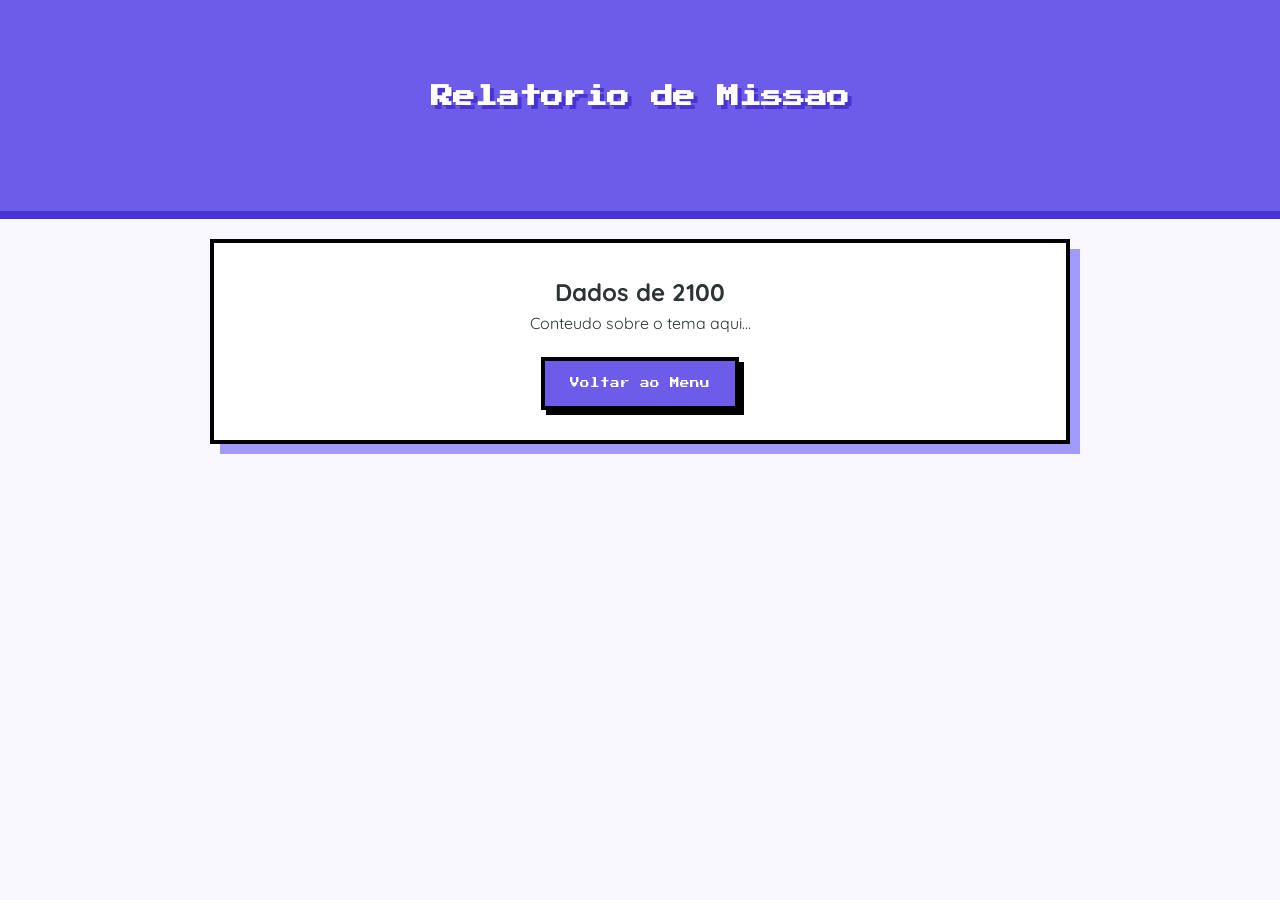
==== mar.html @ 157ba8c0 "Add files via upload" ====
<!DOCTYPE html>
<html lang="pt-br">
<head>
    <meta charset="UTF-8">
    <meta name="viewport" content="width=device-width, initial-scale=1.0">
    <title>Detalhes - Missao 2100</title>
    <link rel="stylesheet" href="https://fonts.googleapis.com/css2?family=Material+Symbols+Rounded:opsz,wght,FILL,GRAD@20..48,100..700,0..1,-50..200" />
    <link rel="stylesheet" href="style.css">
</head>
<body>
    <header>
        <div class="container">
            <h1>Relatorio de Missao</h1>
        </div>
    </header>
    <main class="container">
        <section class="card">
            <h2>Dados de 2100</h2>
            <p>Conteudo sobre o tema aqui...</p>
            <a href="index.html" class="btn">Voltar ao Menu</a>
        </section>
    </main>
</body>
</html>
---- style.css ----
@import url('https://fonts.googleapis.com/css2?family=Press+Start+2P&family=Quicksand:wght@400;600&display=swap');

:root {
    --violeta-principal: #6c5ce7;
    --violeta-claro: #a29bfe;
    --violeta-escuro: #4834d4;
    --fundo: #f9f7ff;
    --branco: #ffffff;
    --preto: #000000;
}

* { margin: 0; padding: 0; box-sizing: border-box; }

body {
    font-family: 'Quicksand', sans-serif;
    background-color: var(--fundo);
    color: #2d3436;
    line-height: 1.6;
}

.container { max-width: 900px; margin: 0 auto; padding: 20px; }

header {
    background-color: var(--violeta-principal);
    padding: 60px 20px;
    text-align: center;
    color: var(--branco);
    border-bottom: 8px solid var(--violeta-escuro);
}

header h1 {
    font-family: 'Press Start 2P', cursive;
    font-size: 1.4rem;
    margin-bottom: 15px;
    text-shadow: 4px 4px 0px var(--violeta-escuro);
}

.icon-clima {
    font-size: 50px;
    color: var(--violeta-principal);
    margin-bottom: 15px;
    display: block;
    filter: drop-shadow(3px 3px 0px var(--violeta-escuro));
}

.material-symbols-rounded {
    font-variation-settings: 'FILL' 1, 'wght' 400, 'GRAD' 0, 'opsz' 48;
}

.grid-atalhos {
    display: grid;
    grid-template-columns: repeat(auto-fit, minmax(280px, 1fr));
    gap: 30px;
    margin-top: 20px;
}

.card {
    background: var(--branco);
    padding: 30px;
    text-align: center;
    border: 4px solid var(--preto);
    box-shadow: 10px 10px 0px var(--violeta-claro);
    transition: all 0.2s ease;
}

.card:hover {
    transform: translate(-4px, -4px);
    box-shadow: 14px 14px 0px var(--violeta-principal);
}

.card h3 {
    font-family: 'Press Start 2P', cursive;
    font-size: 0.75rem;
    color: var(--violeta-escuro);
    margin: 15px 0;
}

.btn {
    display: inline-block;
    margin-top: 20px;
    padding: 15px 25px;
    background-color: var(--violeta-principal);
    color: var(--branco);
    text-decoration: none;
    font-family: 'Press Start 2P', cursive;
    font-size: 0.6rem;
    border: 4px solid var(--preto);
    box-shadow: 5px 5px 0px var(--preto);
}

footer { text-align: center; padding: 60px 20px; font-size: 0.75rem; color: var(--violeta-escuro); }
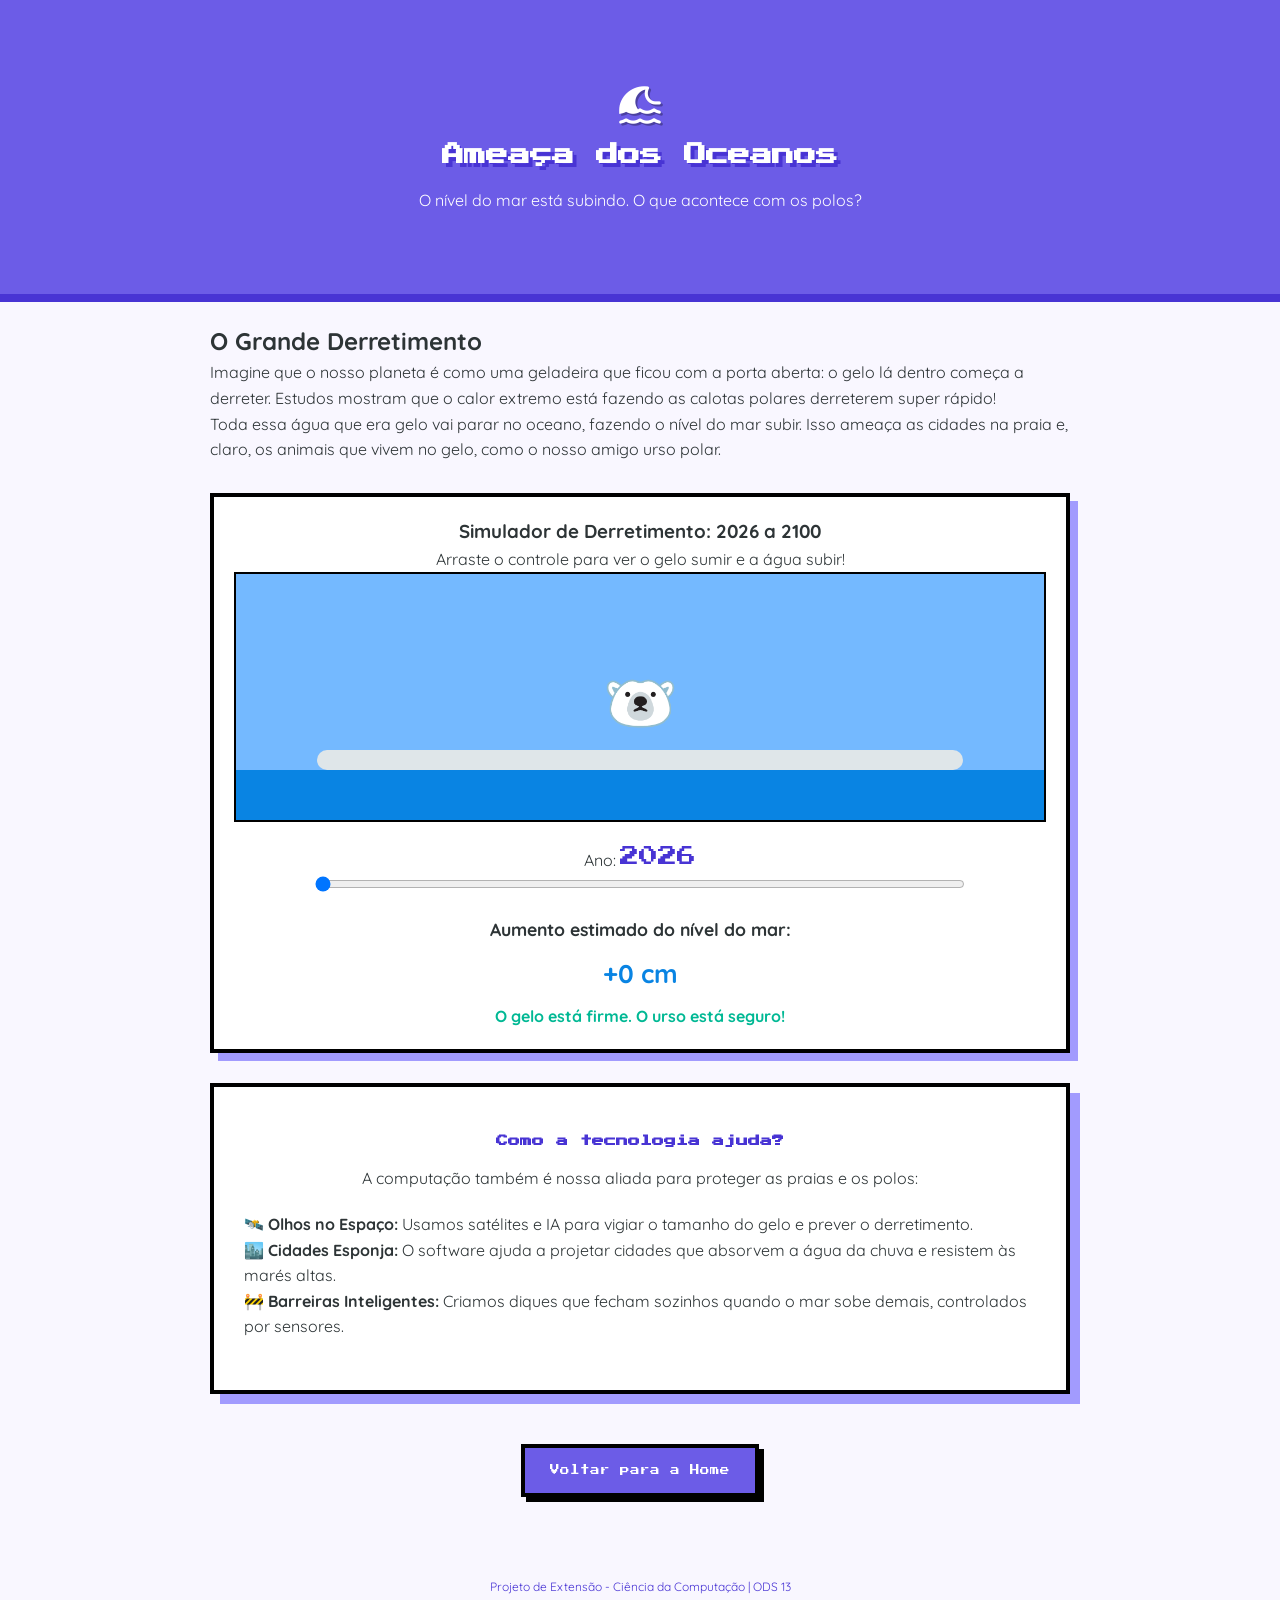
==== commit 531a0c39: "Update mar.html" ====
--- a/mar.html
+++ b/mar.html
@@ -3,22 +3,230 @@
 <head>
     <meta charset="UTF-8">
     <meta name="viewport" content="width=device-width, initial-scale=1.0">
-    <title>Detalhes - Missao 2100</title>
+    <title>Missão Mar 2100 | Nível do Oceano</title>
+    <link rel="stylesheet" href="https://fonts.googleapis.com/css2?family=Press+Start+2P&family=Quicksand:wght@400;600&display=swap" />
     <link rel="stylesheet" href="https://fonts.googleapis.com/css2?family=Material+Symbols+Rounded:opsz,wght,FILL,GRAD@20..48,100..700,0..1,-50..200" />
     <link rel="stylesheet" href="style.css">
+    
+    <style>
+        /* Estilos específicos para o simulador do mar */
+        #simulador-mar {
+            text-align: center;
+            margin: 30px 0;
+            padding: 20px;
+            background-color: #fff;
+            border: 4px solid #000;
+            box-shadow: 8px 8px 0px #a29bfe;
+            position: relative;
+            overflow: hidden; /* Para a água não sair do card */
+        }
+
+        /* O Cenário Visual (Água e Gelo) */
+        #cenario-polar {
+            width: 100%;
+            height: 250px;
+            background-color: #74b9ff; /* Cor do céu polar */
+            position: relative;
+            border: 2px solid #000;
+            margin-bottom: 20px;
+        }
+
+        /* A Água que sobe */
+        #agua-oceano {
+            width: 100%;
+            height: 50px; /* Altura inicial em 2026 */
+            background-color: #0984e3; /* Cor da água profunda */
+            position: absolute;
+            bottom: 0;
+            left: 0;
+            transition: height 0.3s ease;
+            z-index: 1;
+        }
+
+        /* O Gelo que derrete */
+        #plataforma-gelo {
+            width: 80%; /* Largura inicial */
+            height: 20px;
+            background-color: #dfe6e9; /* Cor do gelo */
+            position: absolute;
+            bottom: 50px; /* Começa em cima da água inicial */
+            left: 10%;
+            border-radius: 10px;
+            transition: width 0.3s ease, bottom 0.3s ease;
+            z-index: 2;
+        }
+
+        /* O Ursinho Polar em Pixel Art */
+        #ursinho-polar {
+            font-size: 60px; /* Tamanho do emoji */
+            position: absolute;
+            bottom: 70px; /* Em cima do gelo inicial */
+            left: 50%;
+            transform: translateX(-50%);
+            transition: bottom 0.3s ease, transform 0.2s ease;
+            z-index: 3;
+            /* Estilo Pixel Art (para navegadores que suportam) */
+            image-rendering: pixelated; 
+        }
+
+        /* Controles do Simulador */
+        #slider-ano {
+            width: 80%;
+            cursor: pointer;
+        }
+
+        #display-ano {
+            font-family: 'Press Start 2P', cursive;
+            font-size: 1.2rem;
+            color: #4834d4;
+        }
+        
+        #display-nivel {
+            font-size: 1.1rem;
+            margin-top: 15px;
+            font-weight: bold;
+        }
+        
+        #valor-nivel {
+            font-size: 1.6rem;
+            font-weight: bold;
+            display: block;
+            margin: 10px 0;
+            color: #0984e3;
+        }
+
+        #status-ursinho {
+            font-weight: bold;
+            margin-top: 10px;
+        }
+
+        /* Ícone branco no header */
+        header .material-symbols-rounded {
+            color: #ffffff !important;
+            font-size: 50px !important;
+            filter: drop-shadow(2px 2px 0px rgba(0,0,0,0.3)) !important;
+        }
+    </style>
 </head>
-<body>
+<body id="pagina-mar">
+
     <header>
         <div class="container">
-            <h1>Relatorio de Missao</h1>
+            <span class="material-symbols-rounded">tsunami</span>
+            <h1>Ameaça dos Oceanos</h1>
+            <p>O nível do mar está subindo. O que acontece com os polos?</p>
         </div>
     </header>
+
     <main class="container">
+        <section class="conteudo-detalhado">
+            <h2>O Grande Derretimento</h2>
+            <p>Imagine que o nosso planeta é como uma geladeira que ficou com a porta aberta: o gelo lá dentro começa a derreter. Estudos mostram que o calor extremo está fazendo as calotas polares derreterem super rápido!</p>
+            <p>Toda essa água que era gelo vai parar no oceano, fazendo o nível do mar subir. Isso ameaça as cidades na praia e, claro, os animais que vivem no gelo, como o nosso amigo urso polar.</p>
+        </section>
+
+        <section id="simulador-mar">
+            <h3>Simulador de Derretimento: 2026 a 2100</h3>
+            <p>Arraste o controle para ver o gelo sumir e a água subir!</p>
+            
+            <div id="cenario-polar">
+                <div id="agua-oceano"></div>
+                <div id="plataforma-gelo"></div>
+                <span id="ursinho-polar">🐻‍❄️</span>
+            </div>
+            
+            <div id="controles-simulador">
+                <label for="slider-ano">Ano: <span id="display-ano">2026</span></label><br>
+                <input type="range" id="slider-ano" min="2026" max="2100" value="2026" oninput="atualizarSimuladorMar()">
+            </div>
+            
+            <p id="display-nivel">
+                Aumento estimado do nível do mar: 
+                <span id="valor-nivel">+0 cm</span>
+            </p>
+            
+            <p id="status-ursinho">O gelo está firme. O urso está seguro!</p>
+        </section>
+
         <section class="card">
-            <h2>Dados de 2100</h2>
-            <p>Conteudo sobre o tema aqui...</p>
-            <a href="index.html" class="btn">Voltar ao Menu</a>
+            <h3>Como a tecnologia ajuda?</h3>
+            <p>A computação também é nossa aliada para proteger as praias e os polos:</p>
+            
+            <ul style="text-align: left; list-style: none; padding: 20px 0;">
+                <li>🛰️ <strong>Olhos no Espaço:</strong> Usamos satélites e IA para vigiar o tamanho do gelo e prever o derretimento.</li>
+                <li>🏙️ <strong>Cidades Esponja:</strong> O software ajuda a projetar cidades que absorvem a água da chuva e resistem às marés altas.</li>
+                <li>🚧 <strong>Barreiras Inteligentes:</strong> Criamos diques que fecham sozinhos quando o mar sobe demais, controlados por sensores.</li>
+            </ul>
         </section>
+
+        <div style="text-align: center; margin-top: 30px;">
+            <a href="index.html" class="btn">Voltar para a Home</a>
+        </div>
     </main>
+
+    <footer>
+        <p>Projeto de Extensão - Ciência da Computação | ODS 13</p>
+    </footer>
+
+    <script>
+        function atualizarSimuladorMar() {
+            const slider = document.getElementById('slider-ano');
+            const displayAno = document.getElementById('display-ano');
+            const valorNivel = document.getElementById('valor-nivel');
+            const agua = document.getElementById('agua-oceano');
+            const gelo = document.getElementById('plataforma-gelo');
+            const ursinho = document.getElementById('ursinho-polar');
+            const statusUrsinho = document.getElementById('status-ursinho');
+            
+            const ano = parseInt(slider.value);
+            displayAno.innerText = ano;
+            
+            // Matemática da Simulação (Lineares de 2026 a 2100)
+            const progresso = (ano - 2026) / (2100 - 2026); // de 0 a 1
+            
+            // 1. Nível do Mar (+0cm a +80cm)
+            const aumentoNivelCm = Math.round(progresso * 80);
+            valorNivel.innerText = `+${aumentoNivelCm} cm`;
+            
+            // 2. Altura da Água (Visual: 50px a 200px)
+            const alturaAguaPx = 50 + (progresso * 150);
+            agua.style.height = `${alturaAguaPx}px`;
+            
+            // 3. Largura do Gelo (Visual: 80% a 10%)
+            const larguraGeloPct = 80 - (progresso * 70);
+            gelo.style.width = `${larguraGeloPct}%`;
+            gelo.style.left = `${(100 - larguraGeloPct) / 2}%`; // Mantém centralizado
+            
+            // 4. Posição Vertical do Gelo e do Urso (acompanha a água)
+            gelo.style.bottom = `${alturaAguaPx}px`;
+            ursinho.style.bottom = `${alturaAguaPx + 20}px`; // Urso fica 20px acima do gelo
+
+            // Lógica de Reação do Ursinho e Cores
+            if (ano < 2050) {
+                ursinho.innerText = "🐻‍❄️"; // Normal
+                ursinho.style.transform = "translateX(-50%)"; // Reseta tremor
+                statusUrsinho.innerText = "O gelo está firme. O urso está seguro!";
+                statusUrsinho.style.color = "#00b894";
+                valorNivel.style.color = "#0984e3";
+            } else if (ano < 2080) {
+                ursinho.innerText = "😨"; // Preocupado
+                ursinho.style.transform = "translateX(-50%)"; // Reseta tremor
+                statusUrsinho.innerText = "Cuidado! O gelo está ficando pequeno e a água está subindo.";
+                statusUrsinho.style.color = "#e67e22";
+                valorNivel.style.color = "#e67e22";
+            } else {
+                ursinho.innerText = "😱"; // Desesperado
+                statusUrsinho.innerText = "CRÍTICO: O gelo quase sumiu! O ursinho precisa de nossa ajuda!";
+                statusUrsinho.style.color = "#c0392b";
+                valorNivel.style.color = "#c0392b";
+                // Efeito de desespero: tremor no bonequinho
+                ursinho.style.transform = "translateX(-50%) translateX(" + (Math.random() * 6 - 3) + "px)";
+            }
+        }
+        
+        // Inicializa o simulador na carga da página
+        atualizarSimuladorMar();
+    </script>
+
 </body>
-</html>+</html>
